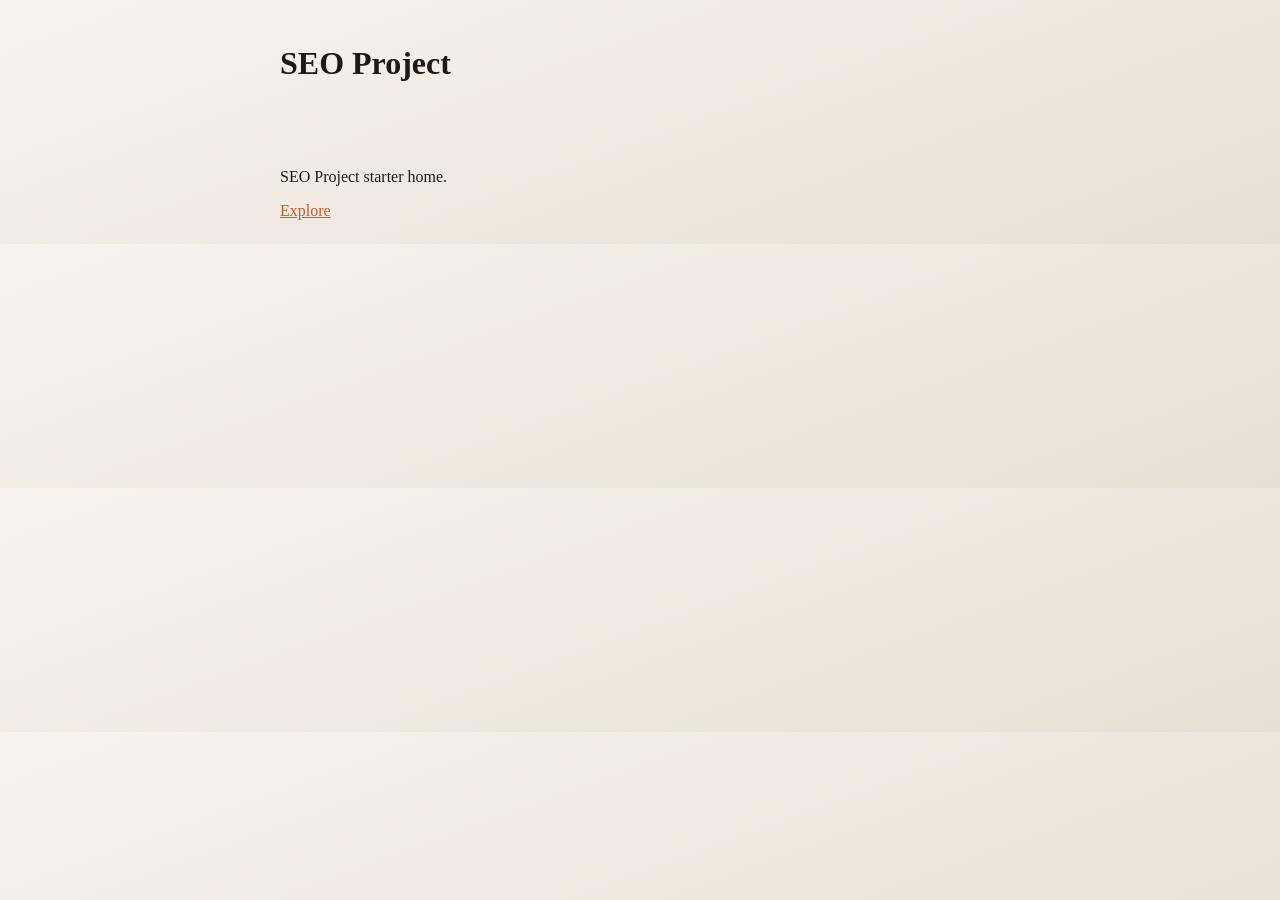
==== frontend/index.html @ 482fd8b9 "feat: project setup" ====
<!DOCTYPE html>
<html lang="en">
<head>
  <meta charset="UTF-8" />
  <title>SEO Project</title>
  <link rel="stylesheet" href="styles.css" />
</head>
<body>
  <header><h1>SEO Project</h1></header>
  <main>
    <p>SEO Project starter home.</p>
    <a href="explore.html">Explore</a>
  </main>
  <script src="app.js"></script>
</body>
</html>
---- frontend/styles.css ----
:root {
  --bg: #f7f3ee;
  --text: #1c1a17;
  --accent: #c45c26;
}

body {
  margin: 0;
  font-family: Georgia, "Times New Roman", serif;
  background: linear-gradient(160deg, #f7f3ee, #e8dfd4);
  color: var(--text);
}

header, main {
  max-width: 720px;
  margin: 0 auto;
  padding: 1.5rem;
}

a { color: var(--accent); }
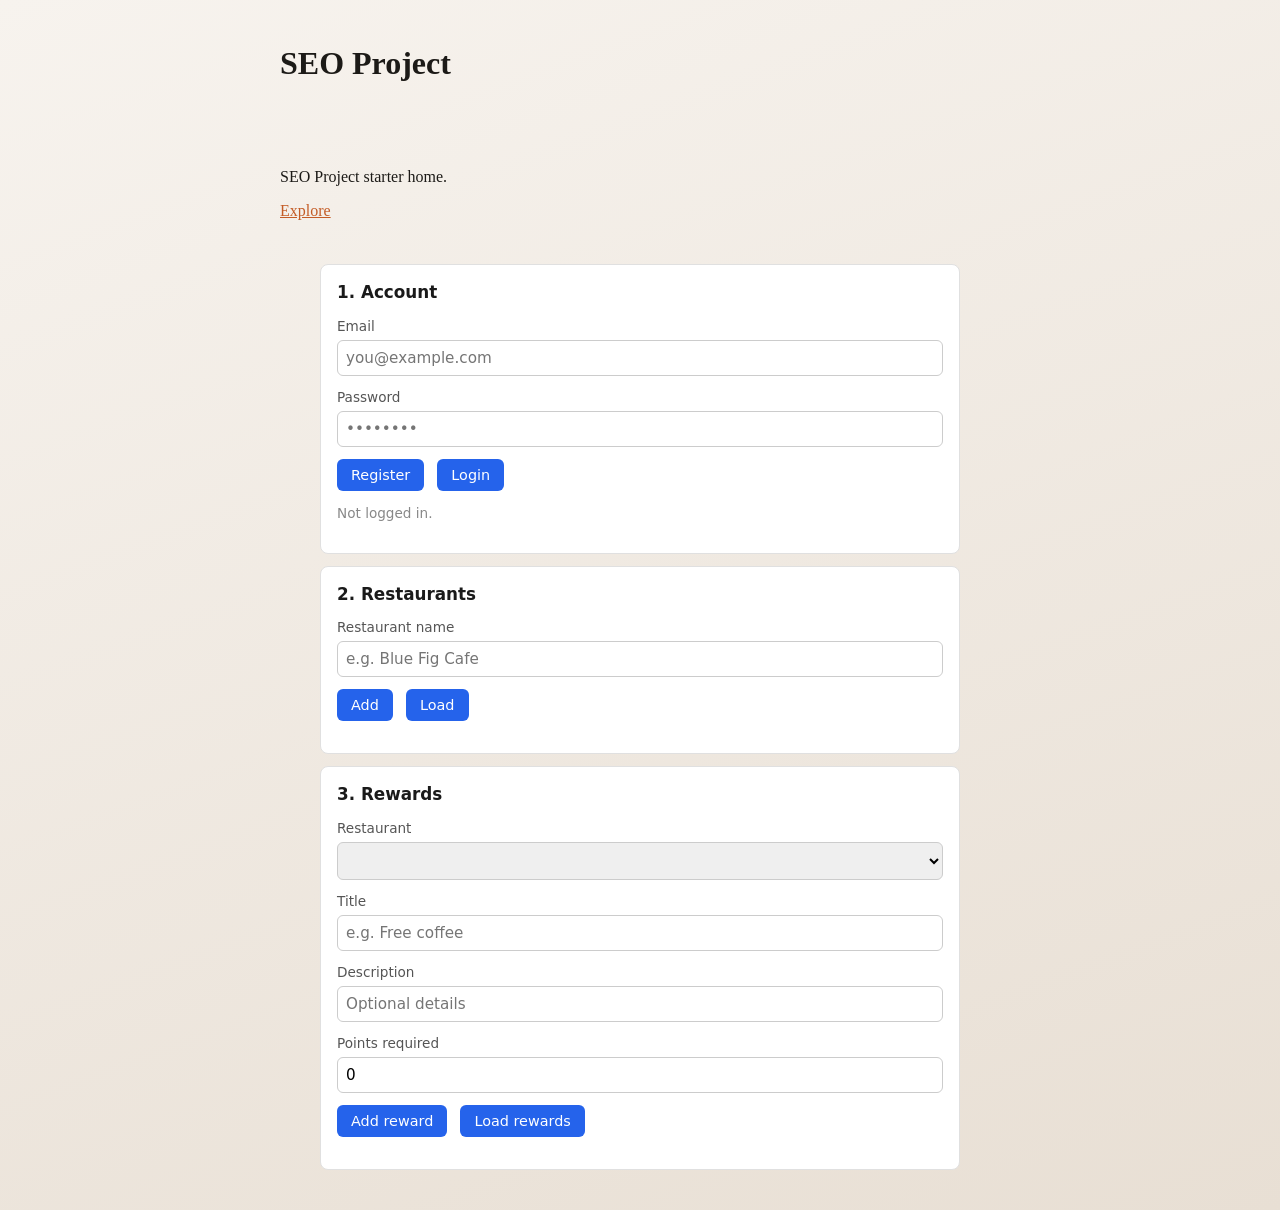
==== commit 929f2b0b: "added unstaged" ====
--- a/frontend/index.html
+++ b/frontend/index.html
@@ -2,8 +2,60 @@
 <html lang="en">
 <head>
   <meta charset="UTF-8" />
+  <meta name="viewport" content="width=device-width, initial-scale=1.0" />
   <title>SEO Project</title>
   <link rel="stylesheet" href="styles.css" />
+  <style>
+    .dashboard {
+      max-width: 640px;
+      margin: 0 auto 40px;
+      padding: 0 1.5rem;
+      font-family: system-ui, -apple-system, "Segoe UI", Roboto, sans-serif;
+      color: #1a1a1a;
+      line-height: 1.4;
+    }
+    .dashboard * { box-sizing: border-box; }
+    .dashboard .card {
+      border: 1px solid #e0e0e0;
+      border-radius: 8px;
+      padding: 16px;
+      margin-bottom: 12px;
+      background: #fff;
+    }
+    .dashboard h2 { font-size: 1.05rem; margin: 0 0 12px; }
+    .dashboard label { display: block; font-size: 0.85rem; margin-bottom: 4px; color: #555; }
+    .dashboard input, .dashboard select {
+      width: 100%;
+      padding: 8px;
+      margin-bottom: 12px;
+      border: 1px solid #ccc;
+      border-radius: 6px;
+      font-size: 0.95rem;
+      font-family: inherit;
+    }
+    .dashboard button {
+      padding: 8px 14px;
+      border: none;
+      border-radius: 6px;
+      background: #2563eb;
+      color: #fff;
+      font-size: 0.9rem;
+      cursor: pointer;
+      margin-right: 8px;
+      font-family: inherit;
+    }
+    .dashboard button:hover { background: #1d4ed8; }
+    .dashboard #status {
+      min-height: 1.4em;
+      padding: 8px 0;
+      font-size: 0.9rem;
+    }
+    .dashboard #status.error { color: #dc2626; }
+    .dashboard #status.success { color: #16a34a; }
+    .dashboard ul { padding-left: 20px; }
+    .dashboard li { margin-bottom: 4px; }
+    .dashboard .muted { color: #888; font-size: 0.85rem; }
+  </style>
 </head>
 <body>
   <header><h1>SEO Project</h1></header>
@@ -11,6 +63,275 @@
     <p>SEO Project starter home.</p>
     <a href="explore.html">Explore</a>
   </main>
-  <script src="app.js"></script>
+
+  <div class="dashboard">
+    <div id="status" aria-live="polite"></div>
+
+    <section class="card">
+      <h2>1. Account</h2>
+      <label for="email">Email</label>
+      <input id="email" type="email" placeholder="you@example.com" autocomplete="username" />
+
+      <label for="password">Password</label>
+      <input id="password" type="password" placeholder="••••••••" autocomplete="current-password" />
+
+      <button onclick="register()">Register</button>
+      <button onclick="login()">Login</button>
+      <p class="muted" id="authState">Not logged in.</p>
+    </section>
+
+    <section class="card">
+      <h2>2. Restaurants</h2>
+      <label for="restName">Restaurant name</label>
+      <input id="restName" type="text" placeholder="e.g. Blue Fig Cafe" />
+
+      <button onclick="addRestaurant()">Add</button>
+      <button onclick="loadRestaurants()">Load</button>
+
+      <ul id="restList"></ul>
+    </section>
+
+    <section class="card">
+      <h2>3. Rewards</h2>
+      <label for="rewardRestaurant">Restaurant</label>
+      <select id="rewardRestaurant"></select>
+
+      <label for="rewardTitle">Title</label>
+      <input id="rewardTitle" type="text" placeholder="e.g. Free coffee" />
+
+      <label for="rewardDescription">Description</label>
+      <input id="rewardDescription" type="text" placeholder="Optional details" />
+
+      <label for="rewardPoints">Points required</label>
+      <input id="rewardPoints" type="number" min="0" value="0" />
+
+      <button onclick="addReward()">Add reward</button>
+      <button onclick="loadRewards()">Load rewards</button>
+
+      <ul id="rewardList"></ul>
+    </section>
+  </div>
+
+  <script>
+    const API = "http://localhost:5000/api";
+
+    // Token lives only in memory (a plain JS variable) — cleared on page reload.
+    let accessToken = null;
+
+    // Cache of restaurant id -> name, used to label rewards on display.
+    let restaurantNames = {};
+
+    function setStatus(message, isError = false) {
+      const el = document.getElementById("status");
+      el.textContent = message;
+      el.className = isError ? "error" : "success";
+    }
+
+    function getCredentials() {
+      return {
+        email: document.getElementById("email").value.trim(),
+        password: document.getElementById("password").value,
+      };
+    }
+
+    async function register() {
+      const { email, password } = getCredentials();
+      try {
+        const res = await fetch(`${API}/auth/register`, {
+          method: "POST",
+          headers: { "Content-Type": "application/json" },
+          body: JSON.stringify({ email, password }),
+        });
+        const data = await res.json();
+        if (res.ok) {
+          setStatus(data.message || "Registered successfully.");
+        } else {
+          setStatus(data.error || "Registration failed.", true);
+        }
+      } catch (err) {
+        setStatus(`Network error: ${err.message}`, true);
+      }
+    }
+
+    async function login() {
+      const { email, password } = getCredentials();
+      try {
+        const res = await fetch(`${API}/auth/login`, {
+          method: "POST",
+          headers: { "Content-Type": "application/json" },
+          body: JSON.stringify({ email, password }),
+        });
+        const data = await res.json();
+        if (res.ok) {
+          accessToken = data.access_token;
+          document.getElementById("authState").textContent = `Logged in as ${email}.`;
+          setStatus("Logged in successfully.");
+          populateRestaurantDropdown();
+        } else {
+          setStatus(data.error || "Login failed.", true);
+        }
+      } catch (err) {
+        setStatus(`Network error: ${err.message}`, true);
+      }
+    }
+
+    async function addRestaurant() {
+      if (!accessToken) {
+        setStatus("Log in first", true);
+        return;
+      }
+      const name = document.getElementById("restName").value.trim();
+      try {
+        const res = await fetch(`${API}/restaurants/`, {
+          method: "POST",
+          headers: {
+            "Content-Type": "application/json",
+            "Authorization": `Bearer ${accessToken}`,
+          },
+          body: JSON.stringify({ name }),
+        });
+        const data = await res.json();
+        if (res.ok) {
+          setStatus(`Added "${data.name}" (id ${data.id}).`);
+          document.getElementById("restName").value = "";
+          loadRestaurants();
+          populateRestaurantDropdown();
+        } else {
+          setStatus(data.error || "Could not add restaurant.", true);
+        }
+      } catch (err) {
+        setStatus(`Network error: ${err.message}`, true);
+      }
+    }
+
+    async function loadRestaurants() {
+      if (!accessToken) {
+        setStatus("Log in first", true);
+        return;
+      }
+      try {
+        const res = await fetch(`${API}/restaurants/`, {
+          method: "GET",
+          headers: { "Authorization": `Bearer ${accessToken}` },
+        });
+        const data = await res.json();
+        if (res.ok) {
+          const list = document.getElementById("restList");
+          list.textContent = "";
+          data.forEach((r) => {
+            const li = document.createElement("li");
+            li.textContent = `#${r.id} — ${r.name}`;
+            list.appendChild(li);
+          });
+          setStatus(`Loaded ${data.length} restaurant(s).`);
+        } else {
+          setStatus(data.error || data.msg || "Could not load restaurants.", true);
+        }
+      } catch (err) {
+        setStatus(`Network error: ${err.message}`, true);
+      }
+    }
+
+    async function populateRestaurantDropdown() {
+      if (!accessToken) {
+        setStatus("Log in first", true);
+        return;
+      }
+      try {
+        const res = await fetch(`${API}/restaurants/`, {
+          method: "GET",
+          headers: { "Authorization": `Bearer ${accessToken}` },
+        });
+        const data = await res.json();
+        if (res.ok) {
+          const select = document.getElementById("rewardRestaurant");
+          select.textContent = "";
+          restaurantNames = {};
+          data.forEach((r) => {
+            restaurantNames[r.id] = r.name;
+            const opt = document.createElement("option");
+            opt.value = r.id;
+            opt.textContent = `${r.name} (#${r.id})`;
+            select.appendChild(opt);
+          });
+        } else {
+          setStatus(data.error || data.msg || "Could not load restaurants.", true);
+        }
+      } catch (err) {
+        setStatus(`Network error: ${err.message}`, true);
+      }
+    }
+
+    async function addReward() {
+      if (!accessToken) {
+        setStatus("Log in first", true);
+        return;
+      }
+      const restaurantId = document.getElementById("rewardRestaurant").value;
+      if (!restaurantId) {
+        setStatus("Add a restaurant first, then pick one.", true);
+        return;
+      }
+      const title = document.getElementById("rewardTitle").value.trim();
+      const description = document.getElementById("rewardDescription").value.trim();
+      const pointsRaw = document.getElementById("rewardPoints").value;
+      try {
+        const res = await fetch(`${API}/rewards/`, {
+          method: "POST",
+          headers: {
+            "Content-Type": "application/json",
+            "Authorization": `Bearer ${accessToken}`,
+          },
+          body: JSON.stringify({
+            restaurant_id: Number(restaurantId),
+            title,
+            description,
+            points_required: Number(pointsRaw) || 0,
+          }),
+        });
+        const data = await res.json();
+        if (res.ok) {
+          setStatus(`Added reward "${data.title}" (id ${data.id}).`);
+          document.getElementById("rewardTitle").value = "";
+          document.getElementById("rewardDescription").value = "";
+          document.getElementById("rewardPoints").value = "0";
+          loadRewards();
+        } else {
+          setStatus(data.error || "Could not add reward.", true);
+        }
+      } catch (err) {
+        setStatus(`Network error: ${err.message}`, true);
+      }
+    }
+
+    async function loadRewards() {
+      if (!accessToken) {
+        setStatus("Log in first", true);
+        return;
+      }
+      try {
+        const res = await fetch(`${API}/rewards/`, {
+          method: "GET",
+          headers: { "Authorization": `Bearer ${accessToken}` },
+        });
+        const data = await res.json();
+        if (res.ok) {
+          const list = document.getElementById("rewardList");
+          list.textContent = "";
+          data.forEach((r) => {
+            const restaurant = restaurantNames[r.restaurant_id] || `restaurant #${r.restaurant_id}`;
+            const li = document.createElement("li");
+            li.textContent = `${r.title} — ${r.points_required} pts — ${restaurant}`;
+            list.appendChild(li);
+          });
+          setStatus(`Loaded ${data.length} reward(s).`);
+        } else {
+          setStatus(data.error || data.msg || "Could not load rewards.", true);
+        }
+      } catch (err) {
+        setStatus(`Network error: ${err.message}`, true);
+      }
+    }
+  </script>
 </body>
 </html>
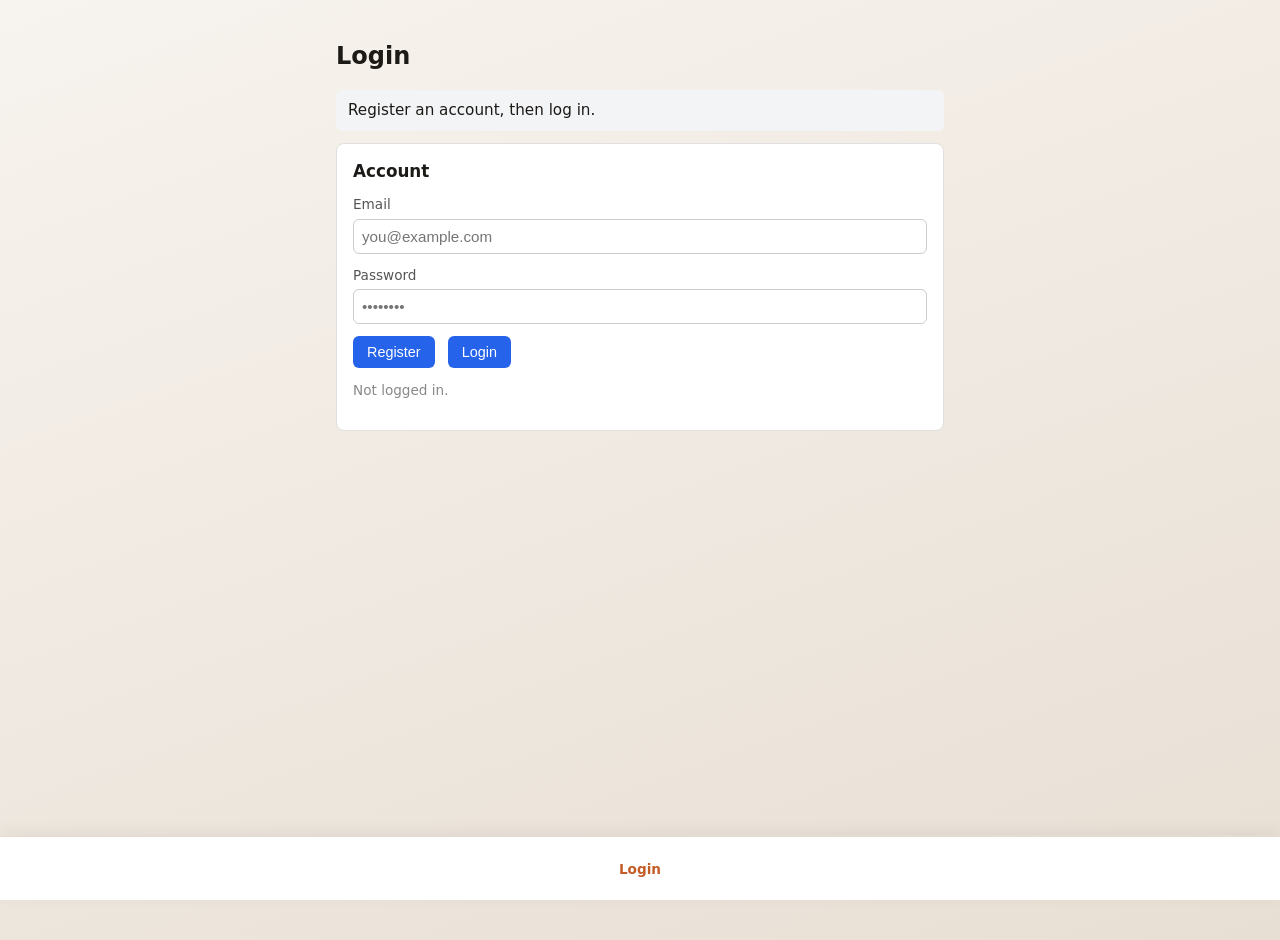
==== commit 549f788b: "feat: added login functionality on login page, restructured navbar and logout button" ====
--- a/frontend/index.html
+++ b/frontend/index.html
@@ -5,333 +5,14 @@
   <meta name="viewport" content="width=device-width, initial-scale=1.0" />
   <title>SEO Project</title>
   <link rel="stylesheet" href="styles.css" />
-  <style>
-    .dashboard {
-      max-width: 640px;
-      margin: 0 auto 40px;
-      padding: 0 1.5rem;
-      font-family: system-ui, -apple-system, "Segoe UI", Roboto, sans-serif;
-      color: #1a1a1a;
-      line-height: 1.4;
-    }
-    .dashboard * { box-sizing: border-box; }
-    .dashboard .card {
-      border: 1px solid #e0e0e0;
-      border-radius: 8px;
-      padding: 16px;
-      margin-bottom: 12px;
-      background: #fff;
-    }
-    .dashboard h2 { font-size: 1.05rem; margin: 0 0 12px; }
-    .dashboard label { display: block; font-size: 0.85rem; margin-bottom: 4px; color: #555; }
-    .dashboard input, .dashboard select {
-      width: 100%;
-      padding: 8px;
-      margin-bottom: 12px;
-      border: 1px solid #ccc;
-      border-radius: 6px;
-      font-size: 0.95rem;
-      font-family: inherit;
-    }
-    .dashboard button {
-      padding: 8px 14px;
-      border: none;
-      border-radius: 6px;
-      background: #2563eb;
-      color: #fff;
-      font-size: 0.9rem;
-      cursor: pointer;
-      margin-right: 8px;
-      font-family: inherit;
-    }
-    .dashboard button:hover { background: #1d4ed8; }
-    .dashboard #status {
-      min-height: 1.4em;
-      padding: 8px 0;
-      font-size: 0.9rem;
-    }
-    .dashboard #status.error { color: #dc2626; }
-    .dashboard #status.success { color: #16a34a; }
-    .dashboard ul { padding-left: 20px; }
-    .dashboard li { margin-bottom: 4px; }
-    .dashboard .muted { color: #888; font-size: 0.85rem; }
-  </style>
 </head>
 <body>
   <header><h1>SEO Project</h1></header>
   <main>
     <p>SEO Project starter home.</p>
-    <a href="explore.html">Explore</a>
   </main>
 
-  <div class="dashboard">
-    <div id="status" aria-live="polite"></div>
-
-    <section class="card">
-      <h2>1. Account</h2>
-      <label for="email">Email</label>
-      <input id="email" type="email" placeholder="you@example.com" autocomplete="username" />
-
-      <label for="password">Password</label>
-      <input id="password" type="password" placeholder="••••••••" autocomplete="current-password" />
-
-      <button onclick="register()">Register</button>
-      <button onclick="login()">Login</button>
-      <p class="muted" id="authState">Not logged in.</p>
-    </section>
-
-    <section class="card">
-      <h2>2. Restaurants</h2>
-      <label for="restName">Restaurant name</label>
-      <input id="restName" type="text" placeholder="e.g. Blue Fig Cafe" />
-
-      <button onclick="addRestaurant()">Add</button>
-      <button onclick="loadRestaurants()">Load</button>
-
-      <ul id="restList"></ul>
-    </section>
-
-    <section class="card">
-      <h2>3. Rewards</h2>
-      <label for="rewardRestaurant">Restaurant</label>
-      <select id="rewardRestaurant"></select>
-
-      <label for="rewardTitle">Title</label>
-      <input id="rewardTitle" type="text" placeholder="e.g. Free coffee" />
-
-      <label for="rewardDescription">Description</label>
-      <input id="rewardDescription" type="text" placeholder="Optional details" />
-
-      <label for="rewardPoints">Points required</label>
-      <input id="rewardPoints" type="number" min="0" value="0" />
-
-      <button onclick="addReward()">Add reward</button>
-      <button onclick="loadRewards()">Load rewards</button>
-
-      <ul id="rewardList"></ul>
-    </section>
-  </div>
-
-  <script>
-    const API = "http://localhost:5000/api";
-
-    // Token lives only in memory (a plain JS variable) — cleared on page reload.
-    let accessToken = null;
-
-    // Cache of restaurant id -> name, used to label rewards on display.
-    let restaurantNames = {};
-
-    function setStatus(message, isError = false) {
-      const el = document.getElementById("status");
-      el.textContent = message;
-      el.className = isError ? "error" : "success";
-    }
-
-    function getCredentials() {
-      return {
-        email: document.getElementById("email").value.trim(),
-        password: document.getElementById("password").value,
-      };
-    }
-
-    async function register() {
-      const { email, password } = getCredentials();
-      try {
-        const res = await fetch(`${API}/auth/register`, {
-          method: "POST",
-          headers: { "Content-Type": "application/json" },
-          body: JSON.stringify({ email, password }),
-        });
-        const data = await res.json();
-        if (res.ok) {
-          setStatus(data.message || "Registered successfully.");
-        } else {
-          setStatus(data.error || "Registration failed.", true);
-        }
-      } catch (err) {
-        setStatus(`Network error: ${err.message}`, true);
-      }
-    }
-
-    async function login() {
-      const { email, password } = getCredentials();
-      try {
-        const res = await fetch(`${API}/auth/login`, {
-          method: "POST",
-          headers: { "Content-Type": "application/json" },
-          body: JSON.stringify({ email, password }),
-        });
-        const data = await res.json();
-        if (res.ok) {
-          accessToken = data.access_token;
-          document.getElementById("authState").textContent = `Logged in as ${email}.`;
-          setStatus("Logged in successfully.");
-          populateRestaurantDropdown();
-        } else {
-          setStatus(data.error || "Login failed.", true);
-        }
-      } catch (err) {
-        setStatus(`Network error: ${err.message}`, true);
-      }
-    }
-
-    async function addRestaurant() {
-      if (!accessToken) {
-        setStatus("Log in first", true);
-        return;
-      }
-      const name = document.getElementById("restName").value.trim();
-      try {
-        const res = await fetch(`${API}/restaurants/`, {
-          method: "POST",
-          headers: {
-            "Content-Type": "application/json",
-            "Authorization": `Bearer ${accessToken}`,
-          },
-          body: JSON.stringify({ name }),
-        });
-        const data = await res.json();
-        if (res.ok) {
-          setStatus(`Added "${data.name}" (id ${data.id}).`);
-          document.getElementById("restName").value = "";
-          loadRestaurants();
-          populateRestaurantDropdown();
-        } else {
-          setStatus(data.error || "Could not add restaurant.", true);
-        }
-      } catch (err) {
-        setStatus(`Network error: ${err.message}`, true);
-      }
-    }
-
-    async function loadRestaurants() {
-      if (!accessToken) {
-        setStatus("Log in first", true);
-        return;
-      }
-      try {
-        const res = await fetch(`${API}/restaurants/`, {
-          method: "GET",
-          headers: { "Authorization": `Bearer ${accessToken}` },
-        });
-        const data = await res.json();
-        if (res.ok) {
-          const list = document.getElementById("restList");
-          list.textContent = "";
-          data.forEach((r) => {
-            const li = document.createElement("li");
-            li.textContent = `#${r.id} — ${r.name}`;
-            list.appendChild(li);
-          });
-          setStatus(`Loaded ${data.length} restaurant(s).`);
-        } else {
-          setStatus(data.error || data.msg || "Could not load restaurants.", true);
-        }
-      } catch (err) {
-        setStatus(`Network error: ${err.message}`, true);
-      }
-    }
-
-    async function populateRestaurantDropdown() {
-      if (!accessToken) {
-        setStatus("Log in first", true);
-        return;
-      }
-      try {
-        const res = await fetch(`${API}/restaurants/`, {
-          method: "GET",
-          headers: { "Authorization": `Bearer ${accessToken}` },
-        });
-        const data = await res.json();
-        if (res.ok) {
-          const select = document.getElementById("rewardRestaurant");
-          select.textContent = "";
-          restaurantNames = {};
-          data.forEach((r) => {
-            restaurantNames[r.id] = r.name;
-            const opt = document.createElement("option");
-            opt.value = r.id;
-            opt.textContent = `${r.name} (#${r.id})`;
-            select.appendChild(opt);
-          });
-        } else {
-          setStatus(data.error || data.msg || "Could not load restaurants.", true);
-        }
-      } catch (err) {
-        setStatus(`Network error: ${err.message}`, true);
-      }
-    }
-
-    async function addReward() {
-      if (!accessToken) {
-        setStatus("Log in first", true);
-        return;
-      }
-      const restaurantId = document.getElementById("rewardRestaurant").value;
-      if (!restaurantId) {
-        setStatus("Add a restaurant first, then pick one.", true);
-        return;
-      }
-      const title = document.getElementById("rewardTitle").value.trim();
-      const description = document.getElementById("rewardDescription").value.trim();
-      const pointsRaw = document.getElementById("rewardPoints").value;
-      try {
-        const res = await fetch(`${API}/rewards/`, {
-          method: "POST",
-          headers: {
-            "Content-Type": "application/json",
-            "Authorization": `Bearer ${accessToken}`,
-          },
-          body: JSON.stringify({
-            restaurant_id: Number(restaurantId),
-            title,
-            description,
-            points_required: Number(pointsRaw) || 0,
-          }),
-        });
-        const data = await res.json();
-        if (res.ok) {
-          setStatus(`Added reward "${data.title}" (id ${data.id}).`);
-          document.getElementById("rewardTitle").value = "";
-          document.getElementById("rewardDescription").value = "";
-          document.getElementById("rewardPoints").value = "0";
-          loadRewards();
-        } else {
-          setStatus(data.error || "Could not add reward.", true);
-        }
-      } catch (err) {
-        setStatus(`Network error: ${err.message}`, true);
-      }
-    }
-
-    async function loadRewards() {
-      if (!accessToken) {
-        setStatus("Log in first", true);
-        return;
-      }
-      try {
-        const res = await fetch(`${API}/rewards/`, {
-          method: "GET",
-          headers: { "Authorization": `Bearer ${accessToken}` },
-        });
-        const data = await res.json();
-        if (res.ok) {
-          const list = document.getElementById("rewardList");
-          list.textContent = "";
-          data.forEach((r) => {
-            const restaurant = restaurantNames[r.restaurant_id] || `restaurant #${r.restaurant_id}`;
-            const li = document.createElement("li");
-            li.textContent = `${r.title} — ${r.points_required} pts — ${restaurant}`;
-            list.appendChild(li);
-          });
-          setStatus(`Loaded ${data.length} reward(s).`);
-        } else {
-          setStatus(data.error || data.msg || "Could not load rewards.", true);
-        }
-      } catch (err) {
-        setStatus(`Network error: ${err.message}`, true);
-      }
-    }
-  </script>
+  <nav class="bottom-nav" aria-label="Main"></nav>
+  <script src="app.js"></script>
 </body>
 </html>
--- a/frontend/styles.css
+++ b/frontend/styles.css
@@ -2,6 +2,13 @@
   --bg: #f7f3ee;
   --text: #1c1a17;
   --accent: #c45c26;
+  --nav-bg: #ffffff;
+  --nav-border: #e5ddd3;
+  --nav-height: 64px;
+}
+
+* {
+  box-sizing: border-box;
 }
 
 body {
@@ -9,6 +16,8 @@
   font-family: Georgia, "Times New Roman", serif;
   background: linear-gradient(160deg, #f7f3ee, #e8dfd4);
   color: var(--text);
+  min-height: 100vh;
+  padding-bottom: calc(var(--nav-height) + 16px);
 }
 
 header, main {
@@ -18,3 +27,40 @@
 }
 
 a { color: var(--accent); }
+
+.bottom-nav {
+  position: fixed;
+  bottom: 0;
+  left: 0;
+  right: 0;
+  height: var(--nav-height);
+  display: flex;
+  justify-content: space-around;
+  align-items: stretch;
+  background: var(--nav-bg);
+  border-top: 1px solid var(--nav-border);
+  box-shadow: 0 -4px 16px rgba(28, 26, 23, 0.06);
+  z-index: 100;
+}
+
+.bottom-nav a {
+  flex: 1;
+  display: flex;
+  align-items: center;
+  justify-content: center;
+  text-decoration: none;
+  color: #6b6560;
+  font-family: system-ui, -apple-system, Segoe UI, Roboto, sans-serif;
+  font-size: 0.85rem;
+  font-weight: 500;
+}
+
+.bottom-nav a:hover {
+  color: var(--accent);
+  background: #faf7f3;
+}
+
+.bottom-nav a.active {
+  color: var(--accent);
+  font-weight: 650;
+}
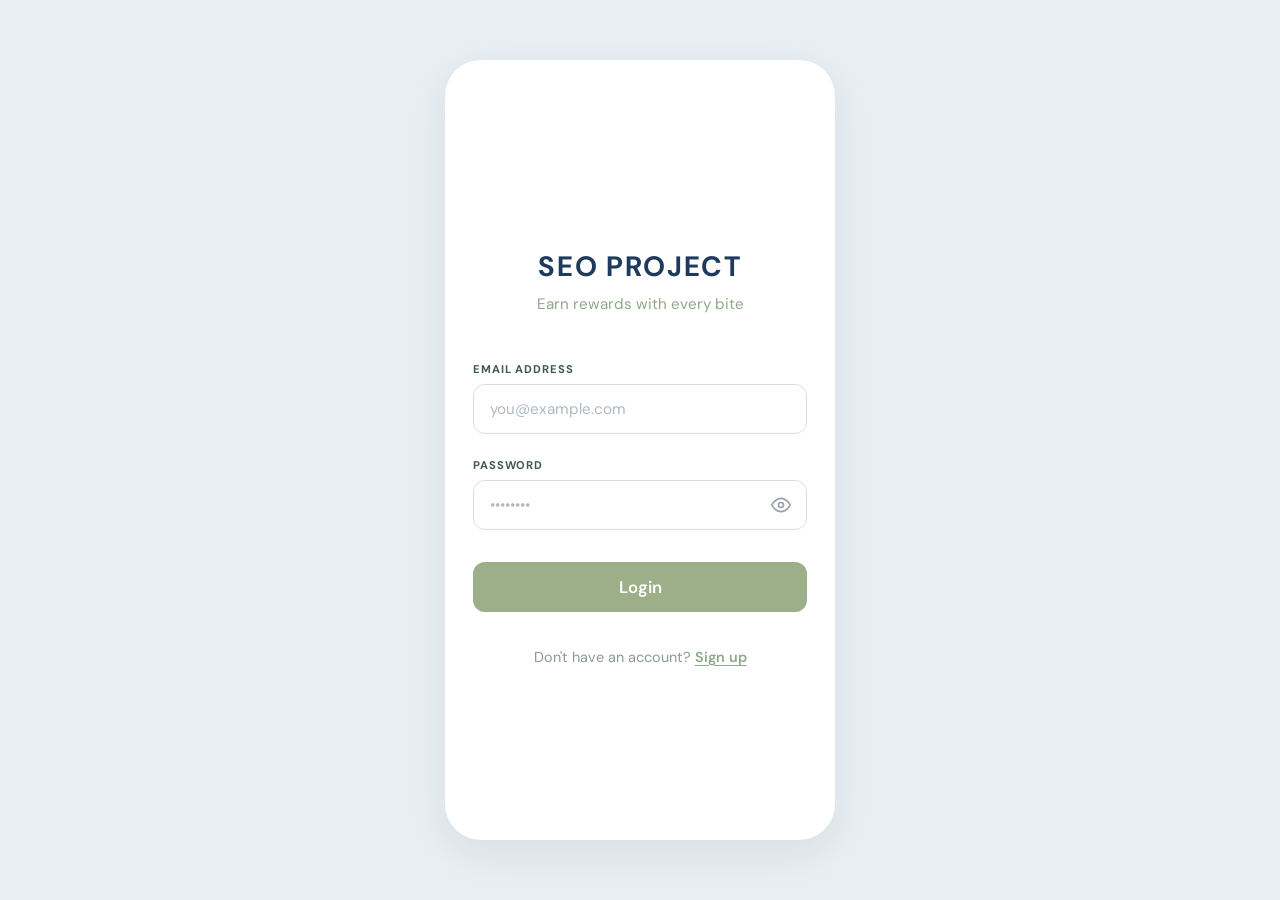
==== commit ba6d1b10: "feat: formatted app in a phone view" ====
--- a/frontend/index.html
+++ b/frontend/index.html
@@ -4,15 +4,21 @@
   <meta charset="UTF-8" />
   <meta name="viewport" content="width=device-width, initial-scale=1.0" />
   <title>SEO Project</title>
+  <link rel="preconnect" href="https://fonts.googleapis.com" />
+  <link rel="preconnect" href="https://fonts.gstatic.com" crossorigin />
+  <link href="https://fonts.googleapis.com/css2?family=DM+Sans:wght@400;500;600;700&display=swap" rel="stylesheet" />
   <link rel="stylesheet" href="styles.css" />
 </head>
 <body>
-  <header><h1>SEO Project</h1></header>
-  <main>
-    <p>SEO Project starter home.</p>
-  </main>
-
-  <nav class="bottom-nav" aria-label="Main"></nav>
+  <div class="phone-shell">
+    <div class="phone-frame has-nav">
+      <div class="phone-content">
+        <h1 class="page-title">SEO Project</h1>
+        <p class="page-copy">Welcome home.</p>
+      </div>
+      <nav class="bottom-nav" aria-label="Main"></nav>
+    </div>
+  </div>
   <script src="app.js"></script>
 </body>
 </html>
--- a/frontend/styles.css
+++ b/frontend/styles.css
@@ -1,10 +1,17 @@
 :root {
-  --bg: #f7f3ee;
-  --text: #1c1a17;
-  --accent: #c45c26;
+  --navy: #1e3a5f;
+  --sage: #8fa889;
+  --sage-btn: #9caf88;
+  --accent: #9caf88;
+  --text: #1e3a5f;
+  --muted: #8a9a90;
+  --screen-bg: #e8eef2;
+  --card: #ffffff;
   --nav-bg: #ffffff;
-  --nav-border: #e5ddd3;
+  --nav-border: #e5ebef;
   --nav-height: 64px;
+  --phone-width: 390px;
+  --phone-radius: 36px;
 }
 
 * {
@@ -13,23 +20,56 @@
 
 body {
   margin: 0;
-  font-family: Georgia, "Times New Roman", serif;
-  background: linear-gradient(160deg, #f7f3ee, #e8dfd4);
+  min-height: 100vh;
+  font-family: "DM Sans", system-ui, -apple-system, Segoe UI, Roboto, sans-serif;
+  background: var(--screen-bg);
   color: var(--text);
-  min-height: 100vh;
+  display: flex;
+  align-items: center;
+  justify-content: center;
+  padding: 24px 16px;
+}
+
+a {
+  color: var(--sage-btn);
+}
+
+.phone-shell {
+  width: 100%;
+  max-width: var(--phone-width);
+}
+
+.phone-frame {
+  width: 100%;
+  min-height: min(780px, calc(100vh - 48px));
+  background: var(--card);
+  border-radius: var(--phone-radius);
+  box-shadow: 0 12px 40px rgba(30, 58, 95, 0.08);
+  display: flex;
+  flex-direction: column;
+  position: relative;
+  overflow: hidden;
+}
+
+.phone-content {
+  flex: 1;
+  padding: 40px 28px 24px;
+  overflow-y: auto;
+}
+
+.phone-content.centered {
+  display: flex;
+  flex-direction: column;
+  justify-content: center;
+  text-align: center;
+}
+
+.phone-frame.has-nav .phone-content {
   padding-bottom: calc(var(--nav-height) + 16px);
 }
 
-header, main {
-  max-width: 720px;
-  margin: 0 auto;
-  padding: 1.5rem;
-}
-
-a { color: var(--accent); }
-
-.bottom-nav {
-  position: fixed;
+.phone-frame .bottom-nav {
+  position: absolute;
   bottom: 0;
   left: 0;
   right: 0;
@@ -39,8 +79,11 @@
   align-items: stretch;
   background: var(--nav-bg);
   border-top: 1px solid var(--nav-border);
-  box-shadow: 0 -4px 16px rgba(28, 26, 23, 0.06);
-  z-index: 100;
+  z-index: 10;
+}
+
+.bottom-nav:empty {
+  display: none;
 }
 
 .bottom-nav a {
@@ -49,18 +92,30 @@
   align-items: center;
   justify-content: center;
   text-decoration: none;
-  color: #6b6560;
-  font-family: system-ui, -apple-system, Segoe UI, Roboto, sans-serif;
+  color: var(--muted);
   font-size: 0.85rem;
   font-weight: 500;
 }
 
 .bottom-nav a:hover {
-  color: var(--accent);
-  background: #faf7f3;
+  color: var(--navy);
+  background: #f4f7f9;
 }
 
 .bottom-nav a.active {
-  color: var(--accent);
+  color: var(--navy);
   font-weight: 650;
 }
+
+.page-title {
+  margin: 0 0 12px;
+  font-size: 1.5rem;
+  font-weight: 700;
+  color: var(--navy);
+}
+
+.page-copy {
+  margin: 0;
+  color: var(--muted);
+  line-height: 1.5;
+}
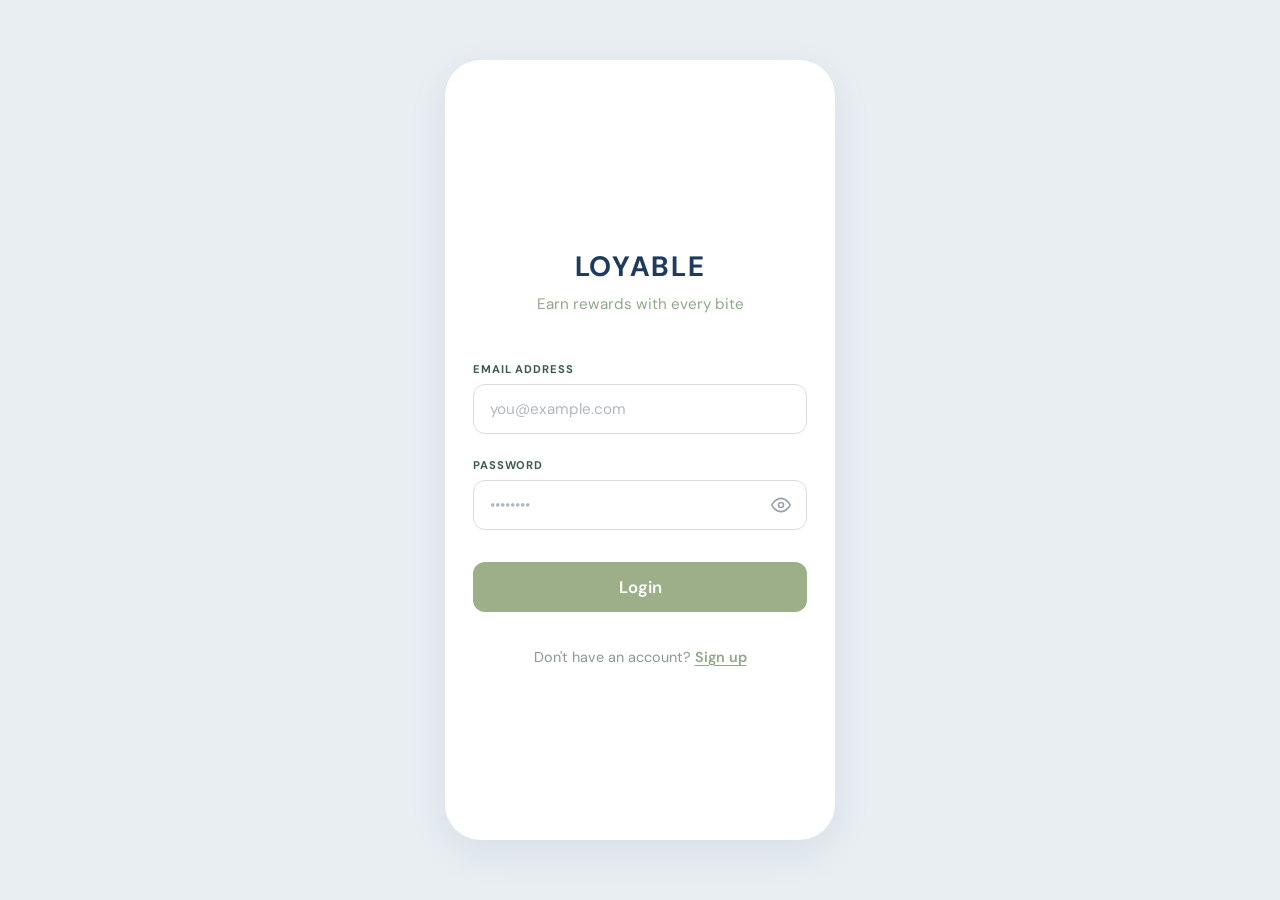
==== commit 11bbc432: "feat: added map and profile page and restaurant owner view button" ====
--- a/frontend/index.html
+++ b/frontend/index.html
@@ -3,7 +3,7 @@
 <head>
   <meta charset="UTF-8" />
   <meta name="viewport" content="width=device-width, initial-scale=1.0" />
-  <title>SEO Project</title>
+  <title>Loyable</title>
   <link rel="preconnect" href="https://fonts.googleapis.com" />
   <link rel="preconnect" href="https://fonts.gstatic.com" crossorigin />
   <link href="https://fonts.googleapis.com/css2?family=DM+Sans:wght@400;500;600;700&display=swap" rel="stylesheet" />
@@ -13,8 +13,8 @@
   <div class="phone-shell">
     <div class="phone-frame has-nav">
       <div class="phone-content">
-        <h1 class="page-title">SEO Project</h1>
-        <p class="page-copy">Welcome home.</p>
+        <h1 class="page-title">Loyable</h1>
+        <p class="page-copy">Welcome home. Earn rewards at local spots in the Loyable network.</p>
       </div>
       <nav class="bottom-nav" aria-label="Main"></nav>
     </div>
--- a/frontend/styles.css
+++ b/frontend/styles.css
@@ -93,7 +93,7 @@
   justify-content: center;
   text-decoration: none;
   color: var(--muted);
-  font-size: 0.85rem;
+  font-size: 0.78rem;
   font-weight: 500;
 }
 
